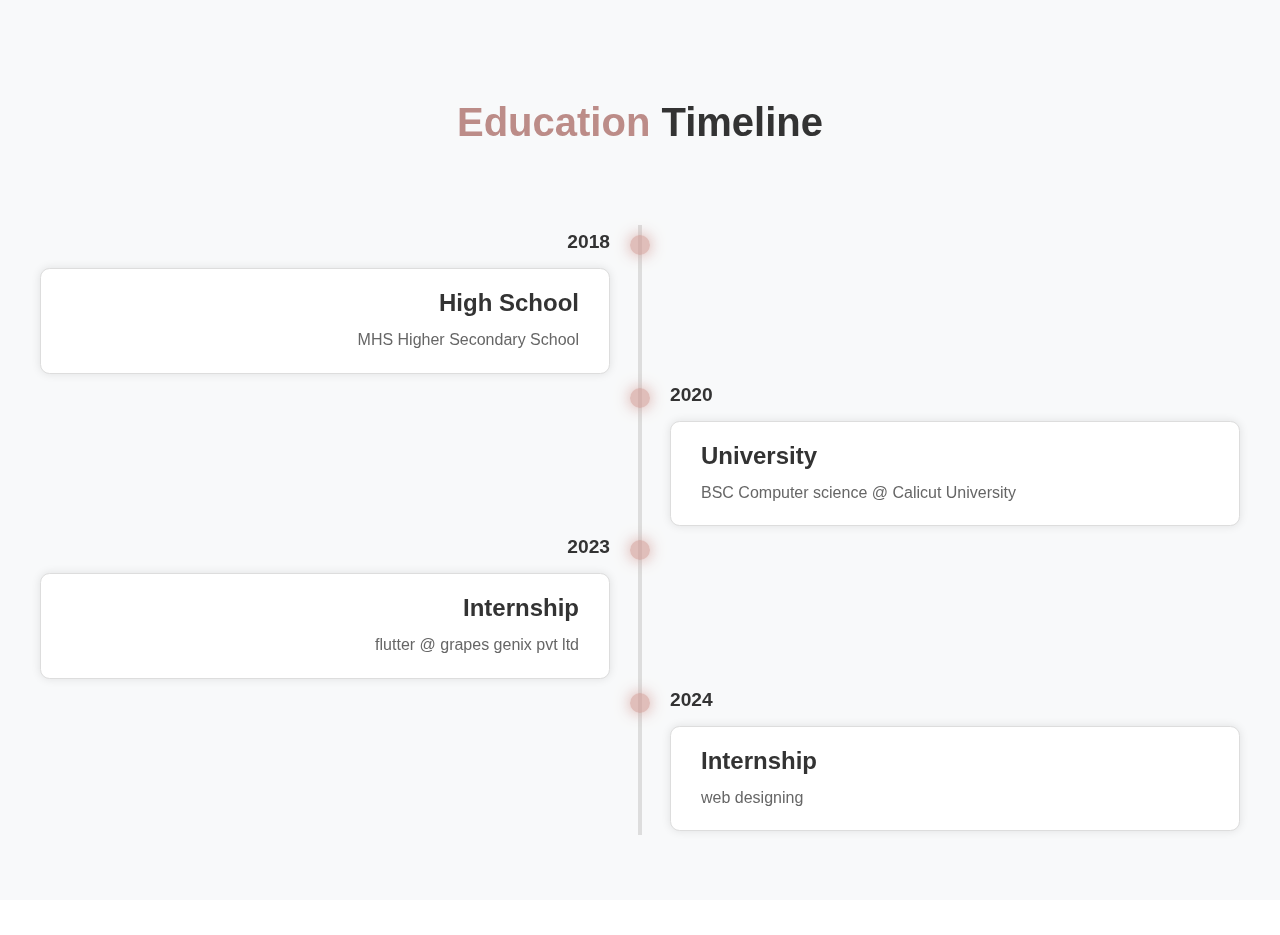
==== education.html @ f0b4aa65 "first commit" ====
<!DOCTYPE html>
    <html lang="en">
    <head>
        <meta charset="UTF-8">
        <meta name="viewport" content="width=device-width, initial-scale=1.0">
        <title>Education Timeline</title>
        <link rel="stylesheet" href="port.css">
        <script src="port.js"></script>
    </head>
    <body>
    
    <section class="education hidden" id="education">
        <h2><span>Education</span> Timeline</h2>
        <div class="timeline-items">
            <div class="timeline-item">
                <div class="timeline-dot"></div>
                <div class="timeline-date">2018</div>
                <div class="timeline-content">
                    <h3>High School</h3>
                    <p>MHS Higher Secondary School</p>
                </div>
            </div>
            <div class="timeline-item">
                <div class="timeline-dot"></div>
                <div class="timeline-date">2020</div>
                <div class="timeline-content">
                    <h3>University</h3>
                    <p>BSC Computer science @ Calicut University</p>
                </div>
            </div>
            <div class="timeline-item">
                <div class="timeline-dot"></div>
                <div class="timeline-date">2023</div>
                <div class="timeline-content">
                    <h3>Internship</h3>
                    <p>flutter @ grapes genix pvt ltd</p>
                </div>
            </div>
            <div class="timeline-item">
                <div class="timeline-dot"></div>
                <div class="timeline-date">2024</div>
                <div class="timeline-content">
                    <h3>Internship</h3>
                    <p>web designing</p>
                </div>
            </div>
        </div>
    </section>
    
    </body>
    </html>
---- port.css ----
* {
    margin: 0;
    padding: 0;
    box-sizing: border-box;
}
html,body {
    font-family: "Arimo", sans-serif;
    font-weight: 300;
    overflow-x: hidden;
    z-index: 2;
    height: 100%;  
}
.navbar {
    background-color:white;
    max-width: 100%;
    position: fixed;
    z-index: 100 !important;
    border-bottom: 1px solid rgba(165, 162, 162, 0.495);
}
.navbar-toggler {
    width:27px;
    height: 13px;
    position: relative;
    transition: .5s ease-in-out;
    margin:0 20px  10px 0; 
}
.navbar-toggler,
.navbar-toggler:focus,
.navbar-toggler:active,
.navbar-toggler-icon:focus {
    outline: none;
    box-shadow: none;
    border: 0;
    position: relative;
}
.toggler-icon {
    display: block;
    position: absolute;
    height: 2px;
    width: 100%;
    background: #b94419;
    border-radius: 1px;
    opacity: 1;
    left: 0;
    transition: .43s ease-in-out;
}
.navbar-toggler.collapsed .top-bar {
    position: absolute;
    bottom:10px ;
    transform: rotate(0deg);
}
.navbar-toggler.collapsed .middle-bar {
    opacity: 1;
    position: absolute;
    top:7px;
    filter: alpha(opacity=100);
}
.navbar-toggler.collapsed .bottom-bar {
    position: absolute;
    top: 13px;
    transform: rotate(0deg);
}
.navbar-toggler .top-bar {
    top: inherit;
    transform: rotate(135deg);
}
.navbar-toggler .middle-bar {
    opacity: 0;
    top: inherit;
}
.navbar-toggler .bottom-bar {
    top: inherit;
    transform: rotate(-135deg);
}
.navbar-toggler.collapsed .toggler-icon {
    background: linear-gradient( 263deg, rgb(125, 55, 36) 0%, rgb(182, 152, 94) 100% );
}
.nav-link{
    transition: transform 0.3s;
}
.nav-link:hover {
    color: #a24545;
    transform: scale(1.1);
}
.home-clr{
    position: relative;
    background-color: rgba(229, 183, 159, 0.288);
    max-width: 370px;
    height: 410px;
    margin: 150px 0 0 30px;
}
.home-img img{
    position: absolute;
    width:370px;
    height: auto;
    margin: -480px 0 0 0px;
}
@media(max-width:576px){
    .home-img{
        display: flex;
        justify-content: center;
        width:100%;
        height: auto;
        padding: 0;
    }
    .home-img img{
      width:270px;
        height: auto;
        margin: -350px 0 0 0;
    }
    .home-clr{
        max-width: 270px;
        max-height: 300px;
        margin: 150px 0 0 40px;
    }
    .dad{
        width:300px;
    }
    .home-text p {
        font-size:15px!important;
    }
}
@media (min-width: 768px) and (max-width: 1200px) {
    
    .home-clr {
        max-width: 100%;
        height: auto;
        margin: 0 auto; /* Center the background element */
        background-color: rgba(229, 183, 159, 0.288);
    }
    .home-img img {
        width: 100%;
        height: auto; /* Ensure the image maintains aspect ratio */
        position: relative; /* Change from absolute to relative */
        margin: 0; /* Reset margin */
        top: 100px; /* Ensure image is placed correctly */
    }
    .home-img {
        display: flex;
        justify-content: center;
        position: relative;
    }
    
}
@media (min-width: 768px){
    .dad{
        margin-left: -30px;
    }
} 
.home-text{
    text-align: justify;
}
.home-text h1 {
    font-family: 'Lexend', sans-serif;
    font-size: 2.5rem;
    font-weight: 690;
    color: #bc8c88;
}
.home-text p {
    font-size: 1.115rem;
    line-height: 1.6;
    margin-top: 1rem;
    color: #555;
}
.social {
    display: flex; 
    align-items: center; 
    justify-content: center; 
    width:250px;
    height: 70px;
}
.social a {
    border: 1px solid  #555;
    background: transparent;
    width: 3rem; 
    height: 2.5rem; 
    display: inline-flex; 
    align-items: center; 
    justify-content: center; 
    margin: 3rem 1.5rem 3rem 0;
    transition: 0.3s ease;
    border-radius: 35%; 
    text-decoration: none; 
    color: rgb(134, 47, 33); 
    transition: transform 0.3s;
}
.social a:hover{
    transform: scale(1.3);
}
.home-btn{
    width: 140px;
    border:none;
    background-color: #bc8c888f;
    padding: 9px;
    transition: transform 0.3s;
}
.home-btn:hover{
    background-color: #bc8c88c7;
    transform: scale(1.1);
}
/* ===================================================================== */
.about .container{
max-width: 1265px;
}
.about-clr{
    position: relative;
    background-color: rgba(229, 183, 159, 0.288);
    max-width:100%;
    height: 210px;
    margin:50px 0 0 30px;
}
.abt-img img{
    position: absolute;
    max-width: 370px;
    height: auto;
    margin: -130px 0 0 0;
}
.about-text h1{
    font-family: "Arimo", sans-serif;
    margin-top: 170px;
    font-size: 1.8rem;
    font-weight: 290;
}
.about-text p{
    text-align: justify;
}
@media(max-width:576px){
   
    .about-text p{
       margin-left: 0px;
        text-align: justify;
    }
    .about-clr{
        display: none;
    }
    .about .container{
        margin-top: 70px;
        }
.abt-img img{
    position: absolute;
    max-width: 370px;
    height: auto;
    margin: -80px 0 0 0;
}
}
/* ================================================================ */
.skills-section {
    padding: 60px 0;
    background-color: #f8f9fa;
    text-align: center;
}
.skills-section h1 {
    margin-bottom: 40px;
    font-size: 2rem;
    color: #333;
    /* font-family: "Bona Nova SC", serif; */
    font-family: "Arimo", sans-serif;
    font-weight: 300;
}
.skills-section h4 {
    color: #3333339f;
}
.skills-container {
    display: flex;
    flex-wrap: wrap;
    justify-content: center;
    gap: 25px;
    max-width: 660px;
}
.skill-category {
    margin:0 0  40px 0;
}
.skill-card {
    background-color:rgba(229, 183, 159, 0.064);;
    border-radius: 10px;
    box-shadow: 0 4px 8px rgba(0, 0, 0, 0.1);
    width: 130px;
    padding: 3px;
    text-align: center;
}
.skill-card .icon {
    font-size: 2.5rem;
    margin-bottom: 10px;
    color: #333;
}
.skill-name {
    font-size: 1.2rem;
    margin-bottom: 10px;
    color: #555;
}
.skill-level {
    font-size: 1rem;
    color: #777;
}
/* ============================================================= */
.projects-section {
    padding: 60px 0;
    background-color: #f8f9fa;
    text-align: center;
}
.projects-section h1 {
    margin-bottom: 40px;
    font-size: 2rem;
    color: #333;
    font-family: "Arimo", sans-serif;
    font-weight: 300;
}

.project-card {
    margin-bottom: 60px;
    background-color: #fff;
    border-radius: 10px;
    box-shadow: 0 4px 8px rgba(0, 0, 0, 0.1);
    overflow: hidden;
    max-width: 1000px;

}
.project-card .project-details {
    padding: 40px;

}
.project-card .project-img img {
    width: 100%;
    height: auto;
}

.project-details h4 {
    margin-bottom: 20px;
    font-size: 2rem;
    color: #4c37317c;
}
.project-description {
    font-size: 1rem;
    color: #555555c9;
    margin-bottom: 20px;
    text-align: justify;
}
.project-tech {
    margin-bottom: 20px;
    padding-left: 0;
    list-style: none;
}
.project-tech li {
    display: inline-block;
    background-color: #f0f0f0;
    color: #333;
    font-size: 0.9rem;
    padding: 8px 12px;
    margin-right: 10px;
    border-radius: 20px;
}
.project-tech li:last-child {
    margin-right: 0;
}
.btn-primary{
    border:none;
    background-color: #bc8c888f;
    padding: 9px;
    transition: transform 0.3s;
    color: black;
}
.btn-primary:hover{
    background-color: #bc8c88c7;
    transform: scale(1.1);
}.project-img-wrapper {
    position: relative;
    display: flex;
    flex-direction: column;
    align-items: center;
}
.mockup {
    position: relative;
    width: 100%;
    max-width: 500px;
    display: flex;
    flex-direction: column;
    align-items: center;
}
.mockup img {
    width: 70%;
  
}
@media(max-width:576px){
    .mockup img{
        width: 70%;
    }
.project-details p{
font-size:medium;
}
.project-card {
    max-width: 1000px;
    height: 600px;
}
}
/* ================================================= */
.connect {
    display: flex;
    justify-content: center;
    gap: 20px; /* Increased gap for better spacing */
    padding: 60px 0; /* Added padding for overall section spacing */
    background-color: #f8f9fa;
}
.connect .container .row{
   border: 1px solid rgb(255, 255, 255);
   border-radius: 8px;
   background-color: white;
 justify-content: space-around;
}
.connect form {
    display: flex;
    flex-direction: column;
    align-items: center;
    padding: 0px; /* Added padding for form */
    background-color: #ffffff; /* White background for form */
}
.connect-map h2 {
    color: var(--main-color);
    margin-bottom: 20px; /* Spacing below heading */
}
.connect input,
.connect textarea {
    width: 100%; 
    margin-bottom: 1rem;
    padding: 10px; 
    border: 1px solid #ccc;
    background: #f9f9f9;
    box-sizing: border-box;
    transition: border-color 0.15s ease-in-out, box-shadow 0.15s ease-in-out, transform 0.3s;
}
.connect input:hover,
.connect textarea:hover {
    background: #f5c0c020;
    transform: scale(1.04);
}
.connect input[type="submit"] {
    background-color: var(--snd-main-color);
    color: #080808;
    background-color: #d197909a;
    border: none;
    cursor: pointer;
    transition: background-color 0.3s ease, transform 0.3s;
}
.connect input[type="submit"]:hover {
    background-color:#bc8c88c7 ;
}
.connect-dir {
    display: flex;
    justify-content: center;
    flex-wrap: wrap; /* Allow items to wrap */
    gap: 100px; 
    margin-top: 20px; /* Spacing above contact methods */
}
/* ===================================================== */
.so-clr {
    background-color: #bc8c887c;
}
.social2 {
    display: flex;
    align-items: center;
    justify-content: center;
    gap: 80px;
    z-index: 2;
}
.social2 p {
    color: #33333395;
    margin-top: 5px;
}
.social2 a {
    width: 50px;
    height: 50px;
    display: inline-flex;
    align-items: center;
    justify-content: center;
    transition: 0.4s ease !important;
    text-decoration: none;
    color: rgba(0, 0, 0, 0.91);
    font-size: 2rem;
}
.social2 a:hover {
    transform: scale(1.3);
}
.connect-map img {
    max-width: 600px !important;
}
@media (max-width: 576px) {
    .social2 a {
        width: 35px !important;
        height: 35px !important;
        font-size: 17px !important;
        border-radius: 50%;
    }
    .social2 {
        gap: 15px !important;
        padding: auto;
    }
    .social2 p {
        font-size: 10px !important;
    }
    .social-item {
        display: flex;
        flex-direction: column;
        align-items: center;
    }
    .connect-map {
        display: flex;
        justify-content: center !important;
       
    }
    .connect-map img {
        max-width: 300px !important;
    }
}
@media (min-width: 576px) and (max-width: 768px) {
    .social2 a {
        width: 35px !important;
        height: 35px !important;
        font-size: 17px !important;
        border-radius: 50%;
    }
    .social2 {
        gap: 100px !important;
    }
    .social2 p {
        font-size: 10px !important;
    }
    .connect-map img {
        max-width: 300px !important;
    }
}
@media (min-width: 768px) and (max-width: 1000px){
    .social2 {
        gap: 140px !important;
    }
    .connect-map img {
        max-width: 270px !important;
    }
}
span{
    color: #bc8c88;
}
/* ======================================== */
.footer {
    background-color: #bc8c88b3;
}
.footer .links h6,.links ul{
margin-left: 140px;
list-style: none;
padding: 0;
}
.footer a {
color: rgba(0, 0, 0, 0.512);
text-decoration: none;
transition: color 0.3s;
}
.footer a:hover {
color: rgb(65, 108, 46);
}
.footer .f-icons{
width:50%;
justify-content: space-around;
}
.footer .f-icon {
font-size: 24px;
transition: color 0.3s, transform 0.3s;
}
.footer .f-icon:hover {
color: rgb(0, 0, 0);
transform: translateY(-3px);
}
.footer h6 {
font-size: 18px;
font-weight: 550;
color: #000000b7;
}
.footer p, .footer ul {
font-size: 14px;
color: rgba(0, 0, 0, 0.516);
text-align: justify;
}
@media(max-width:576px){
.footer h6{
    font-size: 15px;
}
.footer .links h6,.links ul{
    margin-left:0px;
}
.quick{
    margin-top: 40px;
}
.follow h6{
    display: none;
}
.copy{
    flex-direction: column;
}
.footer .f-icon{
font-size: 15px;
}
}
@media (min-width: 567px) and (max-width: 768px) {
.footer .links h6,.links ul{
    margin-left: -4px;
}
}
@media (min-width: 567px) and (max-width: 1200px) {
.follow h6{
display: none!important;
}
}
/* ----------------------------------------------------- */
:root {
--main-color: #4d765f; 
--snd-main-color:#4c9a6e;
--text-color:white;
}
.hidden {
    opacity: 0;
    filter: blur(3px);
    transform: scale(70%);
}
.hidden.visible {
    opacity: 1;
    filter: blur(0);
    transform: translateY(0);
    transition: opacity 1.9s ease, transform 1s ease;
}
.resume-img img {
    width: 100%;
    height: 100%;
    object-fit: cover; 
}





/* Education Section Styling */
.education {
    padding: 100px 15px;
    background: #f8f9fa;
}

.education h2 {
    margin-bottom: 5rem;
    font-size: 2.5rem;
    text-align: center;
    color: #333;
}

.timeline-items {
    max-width: 1200px;
    margin: auto;
    display: flex;
    flex-wrap: wrap;
    position: relative;
}

.timeline-items::before {
    content: "";
    position: absolute;
    width: 4px;
    height: 100%;
    background-color: #ddd;
    left: 50%;
    transform: translateX(-50%);
}

.timeline-item {
    width: 100%;
    position: relative;
    margin-bottom: 4px;
    padding: 0;
}

.timeline-item:nth-child(odd) {
    padding-right: calc(50% + 30px);
    text-align: right;
}

.timeline-item:nth-child(even) {
    padding-left: calc(50% + 30px);
}

.timeline-dot {
    height: 20px;
    width: 20px;
    background-color: #d197909a;
    box-shadow: 0 0 15px #d19790db;
    position: absolute;
    left: 50%;
    transform: translateX(-50%);
    border-radius: 50%;
    top: 10px;
}

.timeline-date {
    font-size: 1.2rem;
    font-weight: bold;
    color: #333;
    margin: 6px 0 15px;
}

.timeline-content {
    background-color: #fff;
    border: 1px solid #ddd;
    padding: 20px 30px;
    border-radius: .6rem;
    box-shadow: 0 0 10px rgba(0, 0, 0, 0.1);
    transition: transform 0.3s ease-in-out, box-shadow 0.3s ease-in-out;
}

.timeline-content:hover {
    transform: scale(1.05);
    box-shadow: 0 0 25px rgba(0, 0, 0, 0.2);
}

.timeline-content h3 {
    font-size: 1.5rem;
    color: #333;
    margin: 0 0 10px;
    font-weight: 600;
}

.timeline-content p {
    color: #666;
    font-size: 1rem;
    font-weight: 400;
    line-height: 1.6;
}
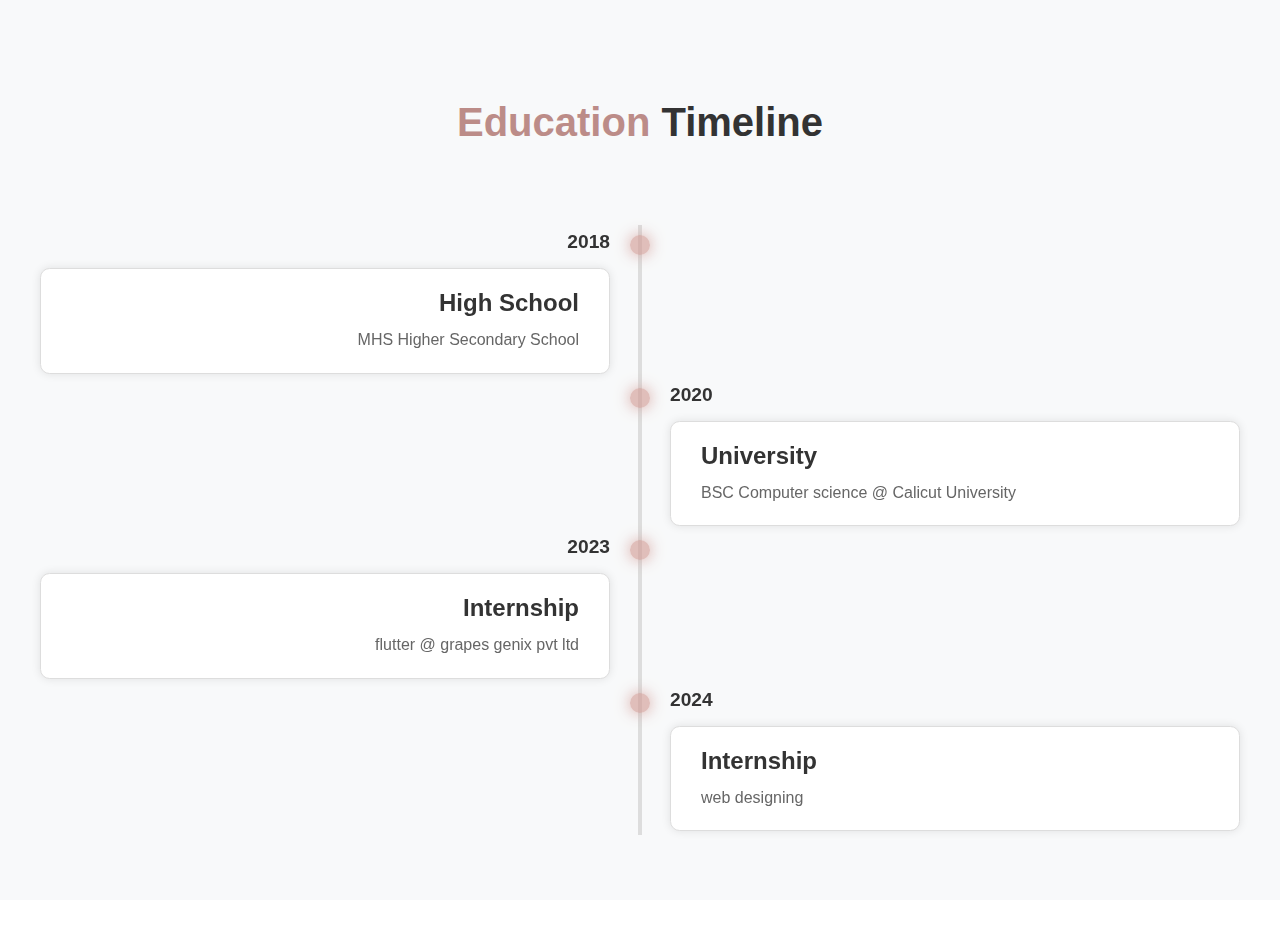
==== commit 13aabe3f: "first commit" ====
--- a/education.html
+++ b/education.html
@@ -9,10 +9,10 @@
     </head>
     <body>
     
-    <section class="education hidden" id="education">
+    <section class="education " id="education">
         <h2><span>Education</span> Timeline</h2>
         <div class="timeline-items">
-            <div class="timeline-item">
+            <div class="timeline-item hidden">
                 <div class="timeline-dot"></div>
                 <div class="timeline-date">2018</div>
                 <div class="timeline-content">
@@ -20,7 +20,7 @@
                     <p>MHS Higher Secondary School</p>
                 </div>
             </div>
-            <div class="timeline-item">
+            <div class="timeline-item hidden">
                 <div class="timeline-dot"></div>
                 <div class="timeline-date">2020</div>
                 <div class="timeline-content">
@@ -28,7 +28,7 @@
                     <p>BSC Computer science @ Calicut University</p>
                 </div>
             </div>
-            <div class="timeline-item">
+            <div class="timeline-item hidden">
                 <div class="timeline-dot"></div>
                 <div class="timeline-date">2023</div>
                 <div class="timeline-content">
@@ -36,7 +36,7 @@
                     <p>flutter @ grapes genix pvt ltd</p>
                 </div>
             </div>
-            <div class="timeline-item">
+            <div class="timeline-item hidden">
                 <div class="timeline-dot"></div>
                 <div class="timeline-date">2024</div>
                 <div class="timeline-content">
--- a/port.css
+++ b/port.css
@@ -727,3 +727,47 @@
     font-weight: 400;
     line-height: 1.6;
 }
+@media (max-width: 576px) {
+    .education {
+        padding: 30px 10px;
+        height: 100vh;
+    }
+
+    .education h2 {
+        font-size: 1.5rem;
+        margin-bottom: 2rem;
+    }
+
+    .timeline-items {
+        flex-direction: column;
+        align-items: center;
+    }
+
+    .timeline-items::before {
+        width: 2px;
+        left: 50%;
+        transform: translateX(-50%);
+    }
+
+    .timeline-item {
+        flex-direction: column;
+        align-items: flex-start;
+        justify-content: center;
+    }
+
+    .timeline-dot {
+        left: 50%;
+        top: 0;
+        transform: translateX(-50%);
+    }
+
+    .timeline-date {
+        font-size: 1rem;
+        margin-bottom: 10px;
+    }
+
+    .timeline-content {
+        width: 100%;
+        padding: 15px;
+    }
+}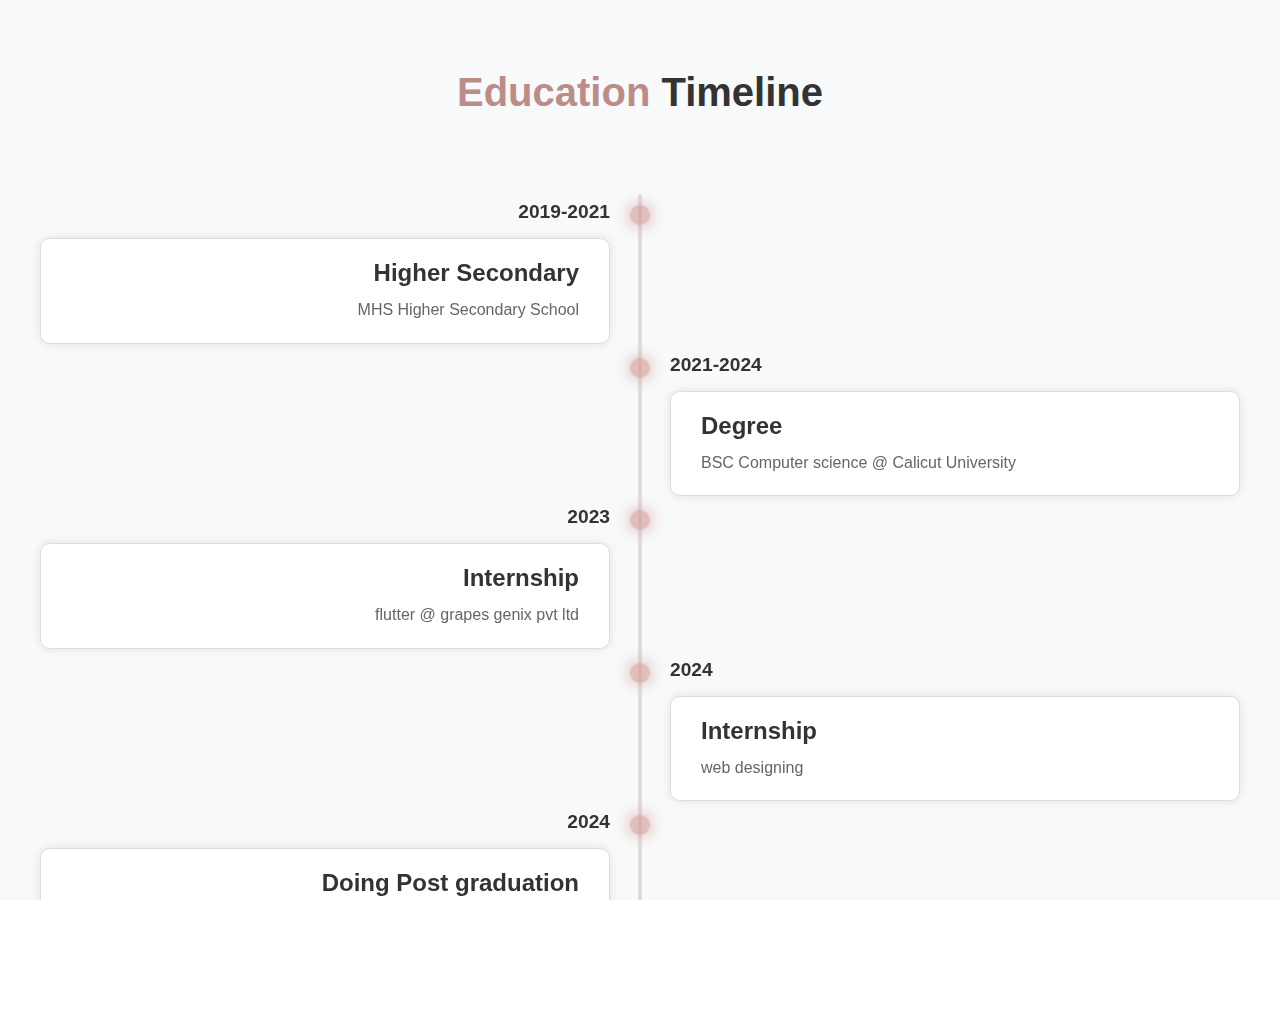
==== commit f5a6f44e: "first commit" ====
--- a/education.html
+++ b/education.html
@@ -14,17 +14,17 @@
         <div class="timeline-items">
             <div class="timeline-item hidden">
                 <div class="timeline-dot"></div>
-                <div class="timeline-date">2018</div>
+                <div class="timeline-date">2019-2021</div>
                 <div class="timeline-content">
-                    <h3>High School</h3>
+                    <h3>Higher Secondary</h3>
                     <p>MHS Higher Secondary School</p>
                 </div>
             </div>
             <div class="timeline-item hidden">
                 <div class="timeline-dot"></div>
-                <div class="timeline-date">2020</div>
+                <div class="timeline-date">2021-2024</div>
                 <div class="timeline-content">
-                    <h3>University</h3>
+                    <h3>Degree</h3>
                     <p>BSC Computer science @ Calicut University</p>
                 </div>
             </div>
@@ -44,6 +44,14 @@
                     <p>web designing</p>
                 </div>
             </div>
+            <div class="timeline-item hidden">
+                <div class="timeline-dot"></div>
+                <div class="timeline-date">2024</div>
+                <div class="timeline-content">
+                    <h3>Doing Post graduation</h3>
+                    <p>MSC Computer science @ Calicut University</p>
+                </div>
+            </div>
         </div>
     </section>
     
--- a/port.css
+++ b/port.css
@@ -152,9 +152,10 @@
 }
 .home-text h1 {
     font-family: 'Lexend', sans-serif;
-    font-size: 2.5rem;
+    font-size: 2.9rem;
     font-weight: 690;
     color: #bc8c88;
+   
 }
 .home-text p {
     font-size: 1.115rem;
@@ -170,7 +171,7 @@
     height: 70px;
 }
 .social a {
-    border: 1px solid  #555;
+    border: 1px solid  #55555550;
     background: transparent;
     width: 3rem; 
     height: 2.5rem; 
@@ -179,7 +180,7 @@
     justify-content: center; 
     margin: 3rem 1.5rem 3rem 0;
     transition: 0.3s ease;
-    border-radius: 35%; 
+    border-radius: 25%; 
     text-decoration: none; 
     color: rgb(134, 47, 33); 
     transition: transform 0.3s;
@@ -193,6 +194,7 @@
     background-color: #bc8c888f;
     padding: 9px;
     transition: transform 0.3s;
+    border-radius: 3px;
 }
 .home-btn:hover{
     background-color: #bc8c88c7;
@@ -218,7 +220,7 @@
 .about-text h1{
     font-family: "Arimo", sans-serif;
     margin-top: 170px;
-    font-size: 1.8rem;
+    font-size: 1.6rem;
     font-weight: 290;
 }
 .about-text p{
@@ -251,11 +253,12 @@
 }
 .skills-section h1 {
     margin-bottom: 40px;
-    font-size: 2rem;
+    font-size: 1.6rem;
+    font-weight: 290;
     color: #333;
     /* font-family: "Bona Nova SC", serif; */
     font-family: "Arimo", sans-serif;
-    font-weight: 300;
+    /* font-weight: 300; */
 }
 .skills-section h4 {
     color: #3333339f;
@@ -300,10 +303,11 @@
 }
 .projects-section h1 {
     margin-bottom: 40px;
-    font-size: 2rem;
+    font-size: 1.6rem;
+    font-weight: 290;
     color: #333;
     font-family: "Arimo", sans-serif;
-    font-weight: 300;
+    /* font-weight: 300; */
 }
 
 .project-card {
@@ -636,7 +640,7 @@
 
 /* Education Section Styling */
 .education {
-    padding: 100px 15px;
+    padding: 70px 15px;
     background: #f8f9fa;
 }
 
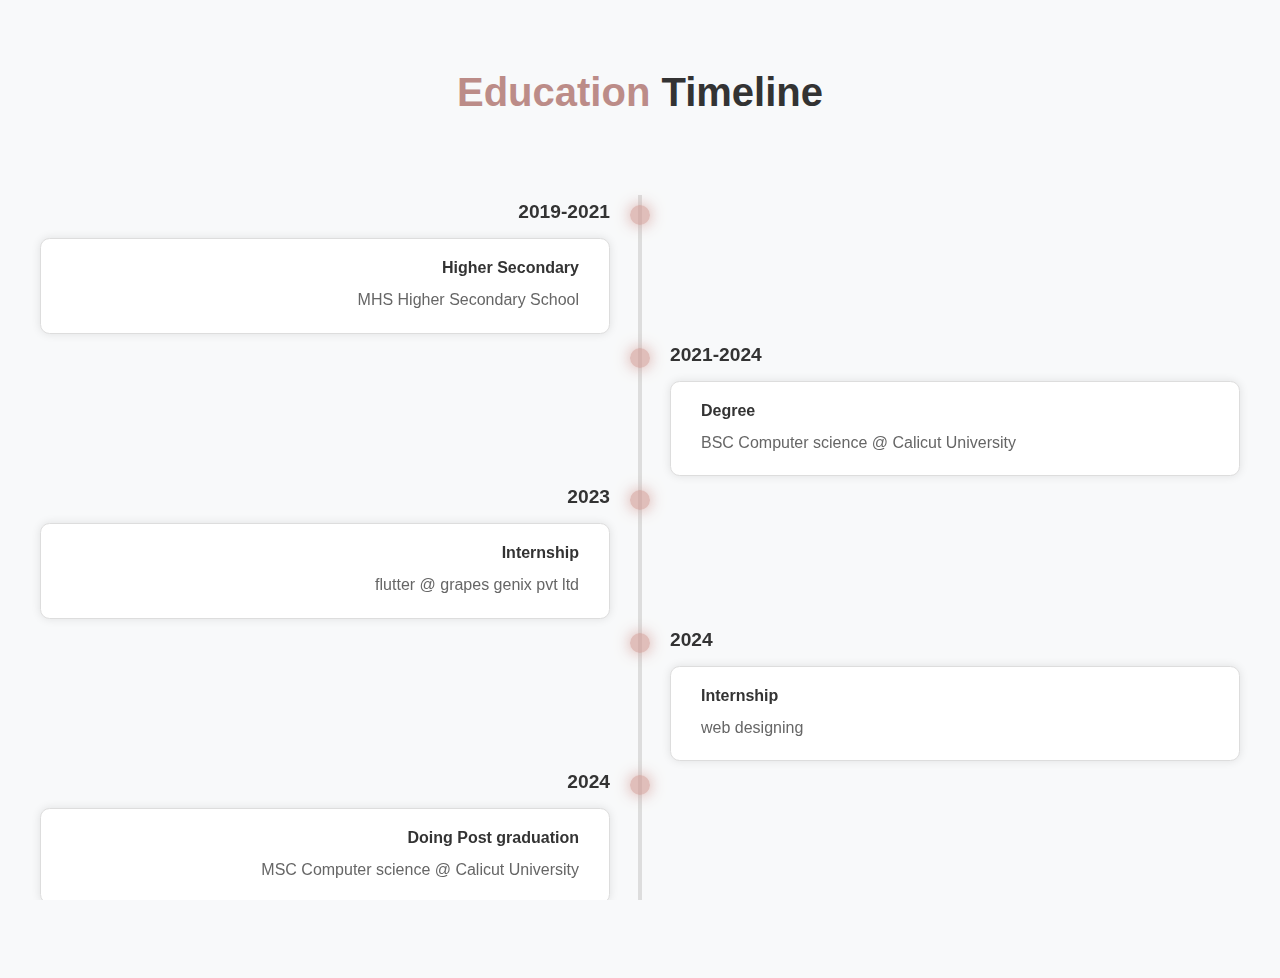
==== commit f79cab96: "first commit" ====
--- a/education.html
+++ b/education.html
@@ -7,7 +7,7 @@
         <link rel="stylesheet" href="port.css">
         <script src="port.js"></script>
     </head>
-    <body>
+    <body style="background-color: #f8f9fa;">
     
     <section class="education " id="education">
         <h2><span>Education</span> Timeline</h2>
--- a/port.css
+++ b/port.css
@@ -96,6 +96,10 @@
     margin: -480px 0 0 0px;
 }
 @media(max-width:576px){
+    .home-text h1 {
+         font-size: 2.4rem!important;
+        font-weight: 690;
+    }
     .home-img{
         display: flex;
         justify-content: center;
@@ -155,7 +159,6 @@
     font-size: 2.9rem;
     font-weight: 690;
     color: #bc8c88;
-   
 }
 .home-text p {
     font-size: 1.115rem;
@@ -221,7 +224,7 @@
     font-family: "Arimo", sans-serif;
     margin-top: 170px;
     font-size: 1.6rem;
-    font-weight: 290;
+    font-weight: 490;
 }
 .about-text p{
     text-align: justify;
@@ -254,7 +257,7 @@
 .skills-section h1 {
     margin-bottom: 40px;
     font-size: 1.6rem;
-    font-weight: 290;
+    font-weight: 490;
     color: #333;
     /* font-family: "Bona Nova SC", serif; */
     font-family: "Arimo", sans-serif;
@@ -304,7 +307,7 @@
 .projects-section h1 {
     margin-bottom: 40px;
     font-size: 1.6rem;
-    font-weight: 290;
+    font-weight: 490;
     color: #333;
     font-family: "Arimo", sans-serif;
     /* font-weight: 300; */
@@ -641,7 +644,7 @@
 /* Education Section Styling */
 .education {
     padding: 70px 15px;
-    background: #f8f9fa;
+  
 }
 
 .education h2 {
@@ -719,7 +722,7 @@
 }
 
 .timeline-content h3 {
-    font-size: 1.5rem;
+    font-size: 1rem;
     color: #333;
     margin: 0 0 10px;
     font-weight: 600;
@@ -774,4 +777,12 @@
         width: 100%;
         padding: 15px;
     }
+    .timeline-item:nth-child(odd) {
+        padding-right: calc(42% + 30px);
+        text-align: right;
+    }
+    
+    .timeline-item:nth-child(even) {
+        padding-left: calc(42% + 30px);
+    }
 }